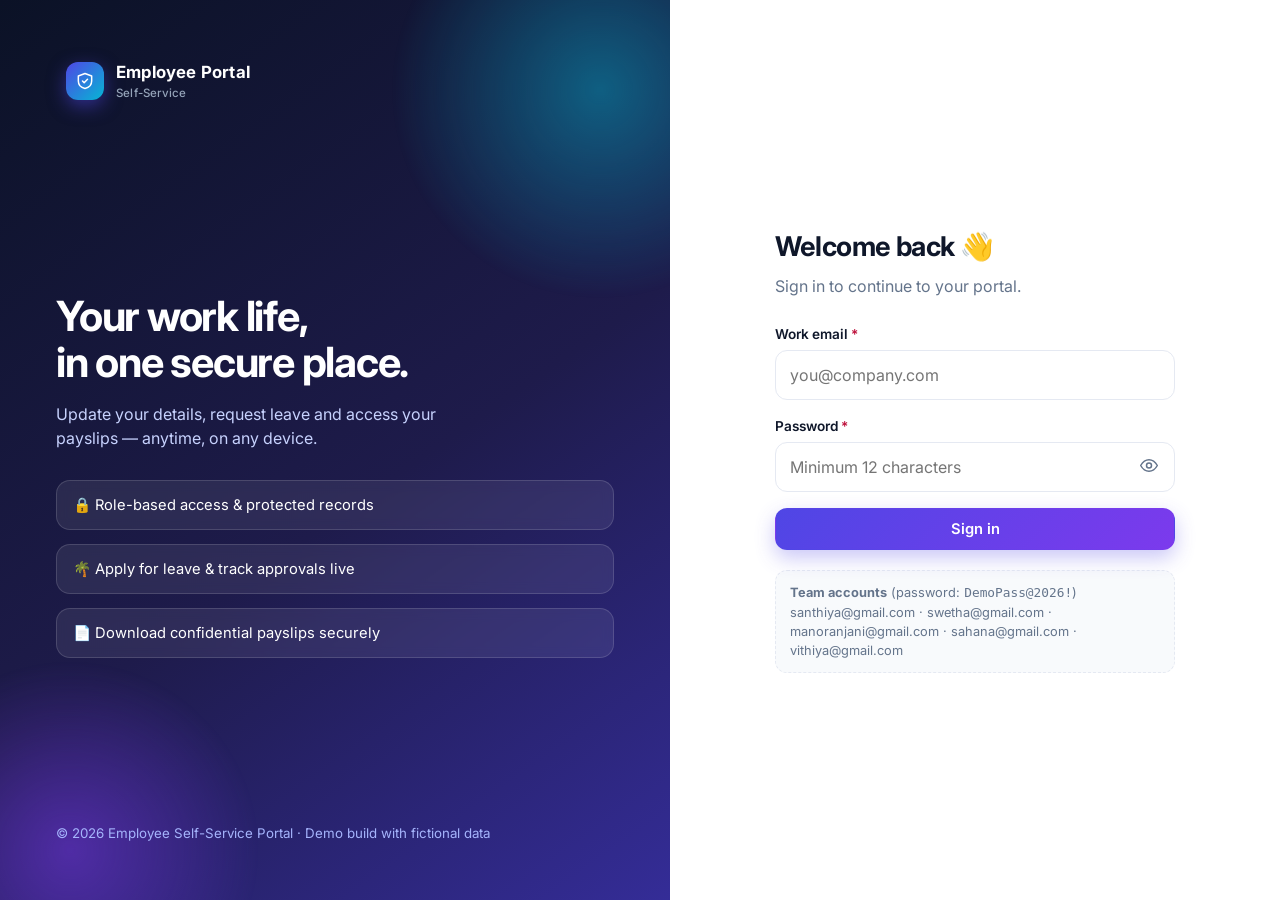
==== index.html @ 06a79e54 "Employee Portal Project" ====
<!DOCTYPE html>
<html lang="en">
<head>
<meta charset="UTF-8">
<meta name="viewport" content="width=device-width, initial-scale=1">
<title>Sign in · Employee Self-Service Portal</title>
<link rel="preconnect" href="https://fonts.googleapis.com">
<link rel="preconnect" href="https://fonts.gstatic.com" crossorigin>
<link href="https://fonts.googleapis.com/css2?family=Inter:wght@400;500;600;700;800&display=swap" rel="stylesheet">
<link rel="stylesheet" href="style.css">
</head>
<body>
<div class="auth">
  <section class="auth-art" aria-hidden="true">
    <div class="brand"><span class="logo"><svg class="i" viewBox="0 0 24 24"><path d="M12 3l8 3v6c0 5-3.5 8-8 9-4.5-1-8-4-8-9V6z"/><path d="M9 12l2 2 4-4"/></svg></span><span>Employee Portal<small>Self-Service</small></span></div>
    <div>
      <h1>Your work life,<br>in one secure place.</h1>
      <p>Update your details, request leave and access your payslips — anytime, on any device.</p>
      <div class="feat">
        <div>🔒 Role-based access &amp; protected records</div>
        <div>🌴 Apply for leave &amp; track approvals live</div>
        <div>📄 Download confidential payslips securely</div>
      </div>
    </div>
    <small style="color:#a5b4fc">© 2026 Employee Self-Service Portal · Demo build with fictional data</small>
  </section>

  <main class="auth-form">
    <div class="auth-box">
      <h2>Welcome back 👋</h2>
      <p>Sign in to continue to your portal.</p>

      <div id="alert" class="alert bad" role="alert"></div>

      <form id="loginForm" novalidate>
        <div class="field">
          <label for="email">Work email <span class="req">*</span></label>
          <input class="input" id="email" type="email" autocomplete="username" placeholder="you@company.com" required>
          <div class="err"></div>
        </div>
        <div class="field">
          <label for="password">Password <span class="req">*</span></label>
          <div class="input-wrap">
            <input class="input" id="password" type="password" autocomplete="current-password" placeholder="Minimum 12 characters" required>
            <button type="button" class="toggle" id="toggle" aria-label="Show password"><svg class="i" viewBox="0 0 24 24"><path d="M2 12s4-7 10-7 10 7 10 7-4 7-10 7S2 12 2 12z"/><circle cx="12" cy="12" r="3"/></svg></button>
          </div>
          <div class="err"></div>
        </div>
        <button class="btn btn-primary btn-block" id="submit" type="submit">Sign in</button>
      </form>

      <div class="demo">
        <b>Team accounts</b> (password: <code>DemoPass@2026!</code>)<br>
        santhiya@gmail.com · swetha@gmail.com · manoranjani@gmail.com · sahana@gmail.com · vithiya@gmail.com
      </div>
    </div>
  </main>
</div>

<script src="app.js"></script>
<script>
  if (session.get()) location.replace('dashboard.html');

  const form = $('#loginForm'), email = $('#email'), pw = $('#password'), alertBox = $('#alert');
  $('#toggle').onclick = () => {
    const show = pw.type === 'password';
    pw.type = show ? 'text' : 'password';
    $('#toggle').setAttribute('aria-label', show ? 'Hide password' : 'Show password');
  };

  let attempts = 0, lockedUntil = 0;   // demo of client-side throttling (backend must do the real one)
  form.addEventListener('submit', e => {
    e.preventDefault(); alertBox.classList.remove('show'); clearErrors(form);
    let ok = true;
    if(!/^[^\s@]+@[^\s@]+\.[^\s@]+$/.test(email.value.trim())){ setError(email, 'Enter a valid email address.'); ok = false; }
    if(pw.value.length < 12){ setError(pw, 'Password must be at least 12 characters.'); ok = false; }
    if(!ok) return;

    if(Date.now() < lockedUntil){
      alertBox.textContent = 'Too many attempts. Please wait 30 seconds and try again.'; alertBox.classList.add('show'); return;
    }
    const btn = $('#submit'); btn.disabled = true; btn.textContent = 'Signing in…';
    setTimeout(() => {   // TODO: replace with fetch('/api/auth/login', {method:'POST', ...})
      const user = DEMO_USERS[email.value.trim().toLowerCase()];
      if(user && pw.value === DEMO_PASSWORD){
        session.login(email.value.trim().toLowerCase());
        location.href = 'dashboard.html';
      } else {
        attempts++;
        if(attempts >= 5){ lockedUntil = Date.now() + 30000; attempts = 0; }
        alertBox.textContent = 'Invalid email or password.';   // generic message on purpose
        alertBox.classList.add('show');
        btn.disabled = false; btn.textContent = 'Sign in';
      }
    }, 600);
  });
</script>
</body>
</html>
---- style.css ----
/* ============ Employee Self-Service Portal — shared styles ============ */
:root{
  --bg:#f4f6fb; --surface:#ffffff; --ink:#0f172a; --muted:#64748b; --line:#e5e9f2;
  --navy:#0b1226; --navy-2:#131c38; --brand:#4f46e5; --brand-2:#7c3aed; --accent:#06b6d4;
  --ok:#059669; --ok-bg:#d1fae5; --warn:#b45309; --warn-bg:#fef3c7; --bad:#be123c; --bad-bg:#ffe4e6; --info-bg:#e0e7ff;
  --radius:16px; --shadow:0 1px 2px rgba(15,23,42,.04),0 8px 24px rgba(15,23,42,.06);
  --shadow-lg:0 20px 50px rgba(15,23,42,.18);
}
*{box-sizing:border-box;margin:0;padding:0}
html{scroll-behavior:smooth}
body{font-family:'Inter',system-ui,-apple-system,'Segoe UI',sans-serif;background:var(--bg);color:var(--ink);line-height:1.5;-webkit-font-smoothing:antialiased}
a{color:var(--brand);text-decoration:none}
button{font-family:inherit;cursor:pointer}
:focus-visible{outline:3px solid rgba(79,70,229,.45);outline-offset:2px;border-radius:8px}
.sr-only{position:absolute;width:1px;height:1px;overflow:hidden;clip:rect(0 0 0 0)}
svg.i{width:20px;height:20px;stroke:currentColor;fill:none;stroke-width:1.8;stroke-linecap:round;stroke-linejoin:round;flex:none}

/* ---------- Layout ---------- */
.app{display:flex;min-height:100vh}
.sidebar{width:264px;background:linear-gradient(180deg,var(--navy),var(--navy-2));color:#cbd5e1;padding:24px 16px;position:fixed;inset:0 auto 0 0;display:flex;flex-direction:column;z-index:30;transition:transform .25s}
.brand{display:flex;align-items:center;gap:12px;padding:4px 10px 26px;color:#fff;font-weight:700;font-size:1.05rem;letter-spacing:.2px}
.brand .logo{width:38px;height:38px;border-radius:12px;background:linear-gradient(135deg,var(--brand),var(--accent));display:grid;place-items:center;box-shadow:0 6px 18px rgba(79,70,229,.5)}
.brand small{display:block;font-weight:500;color:#94a3b8;font-size:.72rem}
.nav-label{font-size:.7rem;text-transform:uppercase;letter-spacing:.12em;color:#64748b;padding:8px 12px}
.nav a{display:flex;align-items:center;gap:12px;padding:11px 14px;border-radius:12px;color:#cbd5e1;font-weight:500;font-size:.93rem;margin-bottom:4px;transition:.2s}
.nav a:hover{background:rgba(255,255,255,.07);color:#fff}
.nav a.active{background:linear-gradient(90deg,rgba(79,70,229,.9),rgba(124,58,237,.75));color:#fff;box-shadow:0 8px 20px rgba(79,70,229,.35)}
.side-foot{margin-top:auto;padding:14px;border-radius:14px;background:rgba(255,255,255,.06);font-size:.8rem;color:#94a3b8}
.side-foot b{color:#fff;display:block;margin-bottom:2px}
.main{margin-left:264px;flex:1;min-width:0}
.topbar{position:sticky;top:0;z-index:20;display:flex;align-items:center;gap:14px;padding:14px 32px;background:rgba(244,246,251,.85);backdrop-filter:blur(12px);border-bottom:1px solid var(--line)}
.menu-btn{display:none;background:var(--surface);border:1px solid var(--line);border-radius:10px;padding:8px}
.topbar h1{font-size:1.15rem;font-weight:700}
.topbar .spacer{flex:1}
.user-chip{display:flex;align-items:center;gap:10px;background:var(--surface);border:1px solid var(--line);padding:6px 14px 6px 6px;border-radius:999px}
.avatar{width:34px;height:34px;border-radius:50%;background:linear-gradient(135deg,var(--brand),var(--accent));color:#fff;display:grid;place-items:center;font-weight:700;font-size:.85rem}
.user-chip div{line-height:1.2;font-size:.85rem}
.user-chip small{color:var(--muted);font-size:.72rem}
.content{padding:32px;max-width:1280px;margin:0 auto}

/* ---------- Cards & grids ---------- */
.card{background:var(--surface);border:1px solid var(--line);border-radius:var(--radius);box-shadow:var(--shadow);padding:24px}
.card h2{font-size:1.05rem;font-weight:700;margin-bottom:4px}
.card .sub{color:var(--muted);font-size:.86rem;margin-bottom:18px}
.grid{display:grid;gap:20px}
.g2{grid-template-columns:repeat(2,1fr)} .g3{grid-template-columns:repeat(3,1fr)} .g4{grid-template-columns:repeat(4,1fr)}
.g-main{grid-template-columns:2fr 1fr}
.page-head{display:flex;justify-content:space-between;align-items:flex-end;flex-wrap:wrap;gap:12px;margin-bottom:24px}
.page-head h2{font-size:1.6rem;letter-spacing:-.02em}
.page-head p{color:var(--muted)}
.mb{margin-bottom:24px}

.hero{background:linear-gradient(120deg,var(--brand) 0%,var(--brand-2) 55%,#0ea5e9 120%);color:#fff;border-radius:22px;padding:34px;position:relative;overflow:hidden;box-shadow:0 20px 40px rgba(79,70,229,.3)}
.hero::after{content:"";position:absolute;right:-60px;top:-60px;width:260px;height:260px;border-radius:50%;background:rgba(255,255,255,.12)}
.hero::before{content:"";position:absolute;right:120px;bottom:-90px;width:200px;height:200px;border-radius:50%;background:rgba(255,255,255,.08)}
.hero h2{font-size:1.9rem;letter-spacing:-.02em}
.hero p{opacity:.9;margin-top:6px;max-width:520px}
.hero .actions{margin-top:20px;display:flex;gap:10px;flex-wrap:wrap;position:relative;z-index:1}

.stat{display:flex;flex-direction:column;gap:10px}
.stat .ic{width:42px;height:42px;border-radius:12px;display:grid;place-items:center;background:var(--info-bg);color:var(--brand)}
.stat .ic.teal{background:#cffafe;color:#0e7490}.stat .ic.amber{background:var(--warn-bg);color:var(--warn)}.stat .ic.green{background:var(--ok-bg);color:var(--ok)}
.stat .num{font-size:1.9rem;font-weight:800;letter-spacing:-.03em;line-height:1}
.stat .lbl{color:var(--muted);font-size:.85rem}
.bar{height:8px;background:#eef1f8;border-radius:999px;overflow:hidden;margin-top:6px}
.bar span{display:block;height:100%;border-radius:999px;background:linear-gradient(90deg,var(--brand),var(--accent))}

/* ---------- Buttons ---------- */
.btn{display:inline-flex;align-items:center;justify-content:center;gap:8px;border:1px solid transparent;border-radius:12px;padding:11px 20px;font-weight:600;font-size:.92rem;transition:.2s;text-decoration:none}
.btn-primary{background:linear-gradient(135deg,var(--brand),var(--brand-2));color:#fff;box-shadow:0 8px 20px rgba(79,70,229,.3)}
.btn-primary:hover{transform:translateY(-1px);box-shadow:0 12px 26px rgba(79,70,229,.4)}
.btn-light{background:#fff;color:var(--brand)}
.btn-ghost{background:rgba(255,255,255,.16);color:#fff;border-color:rgba(255,255,255,.35)}
.btn-outline{background:var(--surface);border-color:var(--line);color:var(--ink)}
.btn-outline:hover{border-color:var(--brand);color:var(--brand)}
.btn-danger{background:var(--bad-bg);color:var(--bad)}
.btn-sm{padding:7px 12px;font-size:.82rem;border-radius:10px}
.btn[disabled]{opacity:.55;cursor:not-allowed;transform:none}
.btn-block{width:100%}

/* ---------- Forms ---------- */
.field{margin-bottom:16px}
.field label{display:block;font-weight:600;font-size:.85rem;margin-bottom:6px}
.field .req{color:var(--bad)}
.input,.select,.textarea{width:100%;padding:12px 14px;border:1.5px solid var(--line);border-radius:12px;font:inherit;background:#fff;color:var(--ink);transition:.2s}
.input:focus,.select:focus,.textarea:focus{border-color:var(--brand);box-shadow:0 0 0 4px rgba(79,70,229,.12);outline:none}
.input[readonly]{background:#f8fafc;color:#475569;cursor:not-allowed}
.textarea{resize:vertical;min-height:90px}
.field.invalid .input,.field.invalid .select,.field.invalid .textarea{border-color:var(--bad);background:#fff8f9}
.err{display:none;color:var(--bad);font-size:.8rem;margin-top:5px}
.field.invalid .err{display:block}
.hint{color:var(--muted);font-size:.78rem;margin-top:5px}
.row2{display:grid;grid-template-columns:1fr 1fr;gap:16px}
.input-wrap{position:relative}
.input-wrap .toggle{position:absolute;right:10px;top:50%;transform:translateY(-50%);background:none;border:0;color:var(--muted);padding:6px}
.lock{display:inline-flex;align-items:center;gap:4px;color:var(--muted);font-weight:500;font-size:.72rem;margin-left:6px}
.check{display:flex;align-items:center;gap:10px;font-size:.9rem;margin:6px 0 16px}
.check input{width:18px;height:18px;accent-color:var(--brand)}

/* ---------- Table ---------- */
.toolbar{display:flex;gap:12px;flex-wrap:wrap;align-items:center;margin-bottom:16px}
.toolbar .select,.toolbar .input{width:auto;min-width:160px;padding:9px 12px}
.table-wrap{overflow-x:auto;border:1px solid var(--line);border-radius:14px}
table{width:100%;border-collapse:collapse;font-size:.9rem;background:#fff}
th{background:#f8fafc;text-align:left;color:var(--muted);font-weight:600;font-size:.76rem;text-transform:uppercase;letter-spacing:.06em;padding:12px 16px;white-space:nowrap}
td{padding:14px 16px;border-top:1px solid var(--line);white-space:nowrap}
tbody tr:hover{background:#fafbff}
.badge{display:inline-block;padding:4px 11px;border-radius:999px;font-size:.75rem;font-weight:700}
.b-ok{background:var(--ok-bg);color:var(--ok)}.b-warn{background:var(--warn-bg);color:var(--warn)}.b-bad{background:var(--bad-bg);color:var(--bad)}.b-info{background:var(--info-bg);color:var(--brand)}.b-mute{background:#eef1f8;color:var(--muted)}
.pager{display:flex;justify-content:space-between;align-items:center;margin-top:16px;color:var(--muted);font-size:.85rem;flex-wrap:wrap;gap:10px}
.pager .btns{display:flex;gap:6px}
.state{text-align:center;padding:48px 16px;color:var(--muted)}
.state .big{width:64px;height:64px;border-radius:50%;background:var(--info-bg);color:var(--brand);display:grid;place-items:center;margin:0 auto 12px}
.skeleton{height:16px;border-radius:8px;background:linear-gradient(90deg,#eef1f8 25%,#f8fafc 50%,#eef1f8 75%);background-size:200% 100%;animation:sh 1.2s infinite;margin:14px 16px}
@keyframes sh{to{background-position:-200% 0}}

/* ---------- Profile ---------- */
.profile-top{display:flex;gap:20px;align-items:center;flex-wrap:wrap}
.avatar-lg{width:84px;height:84px;border-radius:24px;background:linear-gradient(135deg,var(--brand),var(--accent));color:#fff;display:grid;place-items:center;font-size:1.9rem;font-weight:800;box-shadow:0 12px 26px rgba(79,70,229,.35)}
.kv{display:grid;grid-template-columns:repeat(2,1fr);gap:18px 24px;margin-top:20px}
.kv dt{font-size:.75rem;color:var(--muted);text-transform:uppercase;letter-spacing:.06em}
.kv dd{font-weight:600;margin-top:2px}

/* ---------- Timeline / list ---------- */
.list{list-style:none}
.list li{display:flex;gap:14px;padding:14px 0;border-bottom:1px solid var(--line)}
.list li:last-child{border:0}
.dot{width:10px;height:10px;border-radius:50%;background:var(--brand);margin-top:7px;flex:none}
.list small{color:var(--muted)}

/* ---------- Modal & toast ---------- */
.modal-bg{position:fixed;inset:0;background:rgba(11,18,38,.55);backdrop-filter:blur(4px);display:none;align-items:center;justify-content:center;z-index:100;padding:16px}
.modal-bg.open{display:flex}
.modal{background:#fff;border-radius:20px;max-width:520px;width:100%;padding:28px;box-shadow:var(--shadow-lg);animation:pop .2s ease}
@keyframes pop{from{transform:scale(.96);opacity:0}}
.modal h3{font-size:1.2rem;margin-bottom:12px}
.payrow{display:flex;justify-content:space-between;padding:9px 0;border-bottom:1px dashed var(--line)}
.payrow.total{font-weight:800;border:0;font-size:1.1rem;color:var(--brand)}
#toasts{position:fixed;right:20px;bottom:20px;display:flex;flex-direction:column;gap:10px;z-index:200}
.toast{background:var(--navy);color:#fff;padding:14px 18px;border-radius:14px;box-shadow:var(--shadow-lg);font-size:.9rem;max-width:340px;animation:pop .2s ease;border-left:4px solid var(--accent)}
.toast.error{border-left-color:#fb7185}.toast.success{border-left-color:#34d399}

/* ---------- Login page ---------- */
.auth{display:grid;grid-template-columns:1.1fr 1fr;min-height:100vh}
.auth-art{background:linear-gradient(145deg,var(--navy) 0%,#1e1b4b 55%,#4338ca 130%);color:#fff;padding:56px;display:flex;flex-direction:column;justify-content:space-between;position:relative;overflow:hidden}
.auth-art::before,.auth-art::after{content:"";position:absolute;border-radius:50%;filter:blur(2px)}
.auth-art::before{width:420px;height:420px;right:-140px;top:-120px;background:radial-gradient(circle,rgba(6,182,212,.45),transparent 70%)}
.auth-art::after{width:380px;height:380px;left:-120px;bottom:-140px;background:radial-gradient(circle,rgba(124,58,237,.5),transparent 70%)}
.auth-art>*{position:relative;z-index:1}
.auth-art h1{font-size:2.6rem;line-height:1.1;letter-spacing:-.03em;margin-bottom:16px}
.auth-art p{color:#c7d2fe;max-width:440px}
.feat{display:grid;gap:14px;margin-top:30px}
.feat div{display:flex;gap:12px;align-items:center;background:rgba(255,255,255,.08);border:1px solid rgba(255,255,255,.14);padding:13px 16px;border-radius:14px;backdrop-filter:blur(6px);font-size:.92rem}
.auth-form{display:flex;align-items:center;justify-content:center;padding:40px;background:#fff}
.auth-box{width:100%;max-width:400px}
.auth-box h2{font-size:1.7rem;letter-spacing:-.02em}
.auth-box>p{color:var(--muted);margin:6px 0 26px}
.alert{padding:12px 14px;border-radius:12px;font-size:.88rem;margin-bottom:16px;display:none}
.alert.show{display:block}.alert.bad{background:var(--bad-bg);color:var(--bad)}.alert.info{background:var(--info-bg);color:#3730a3;display:block}
.demo{font-size:.8rem;color:var(--muted);margin-top:20px;background:#f8fafc;border:1px dashed var(--line);border-radius:12px;padding:12px 14px}

/* ---------- Responsive ---------- */
@media(max-width:1100px){.g4{grid-template-columns:repeat(2,1fr)}.g-main{grid-template-columns:1fr}}
@media(max-width:860px){
  .sidebar{transform:translateX(-100%)} .sidebar.open{transform:none}
  .main{margin-left:0}.menu-btn{display:block}
  .topbar{padding:12px 16px}.content{padding:20px 16px}
  .g2,.g3,.row2,.kv{grid-template-columns:1fr}
  .auth{grid-template-columns:1fr}.auth-art{display:none}
  .user-chip div{display:none}.user-chip{padding:4px}
}
@media(prefers-reduced-motion:reduce){*{animation:none!important;transition:none!important}}
@media print{.sidebar,.topbar,.btn{display:none}.main{margin:0}}
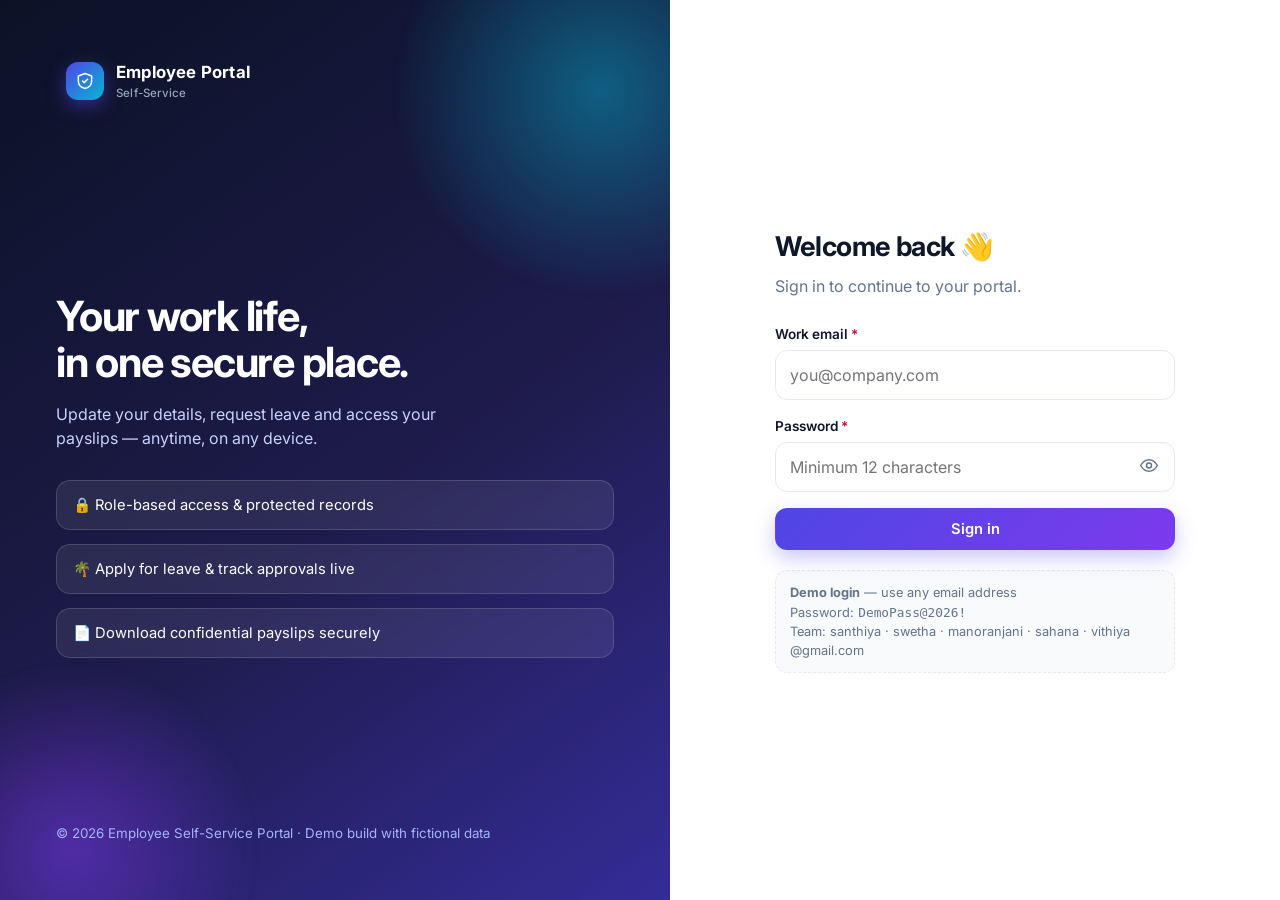
==== commit e1fb5d6c: "Revise demo login instructions and validation logic Updated demo login information and simplified em" ====
--- a/index.html
+++ b/index.html
@@ -50,8 +50,9 @@
       </form>
 
       <div class="demo">
-        <b>Team accounts</b> (password: <code>DemoPass@2026!</code>)<br>
-        santhiya@gmail.com · swetha@gmail.com · manoranjani@gmail.com · sahana@gmail.com · vithiya@gmail.com
+        <b>Demo login</b> — use any email address<br>
+        Password: <code>DemoPass@2026!</code><br>
+        Team: santhiya · swetha · manoranjani · sahana · vithiya @gmail.com
       </div>
     </div>
   </main>
@@ -82,7 +83,7 @@
     const btn = $('#submit'); btn.disabled = true; btn.textContent = 'Signing in…';
     setTimeout(() => {   // TODO: replace with fetch('/api/auth/login', {method:'POST', ...})
       const user = DEMO_USERS[email.value.trim().toLowerCase()];
-      if(user && pw.value === DEMO_PASSWORD){
+      if(pw.value === DEMO_PASSWORD){   // demo: any valid email + the demo password
         session.login(email.value.trim().toLowerCase());
         location.href = 'dashboard.html';
       } else {
@@ -96,4 +97,4 @@
   });
 </script>
 </body>
-</html>+</html>
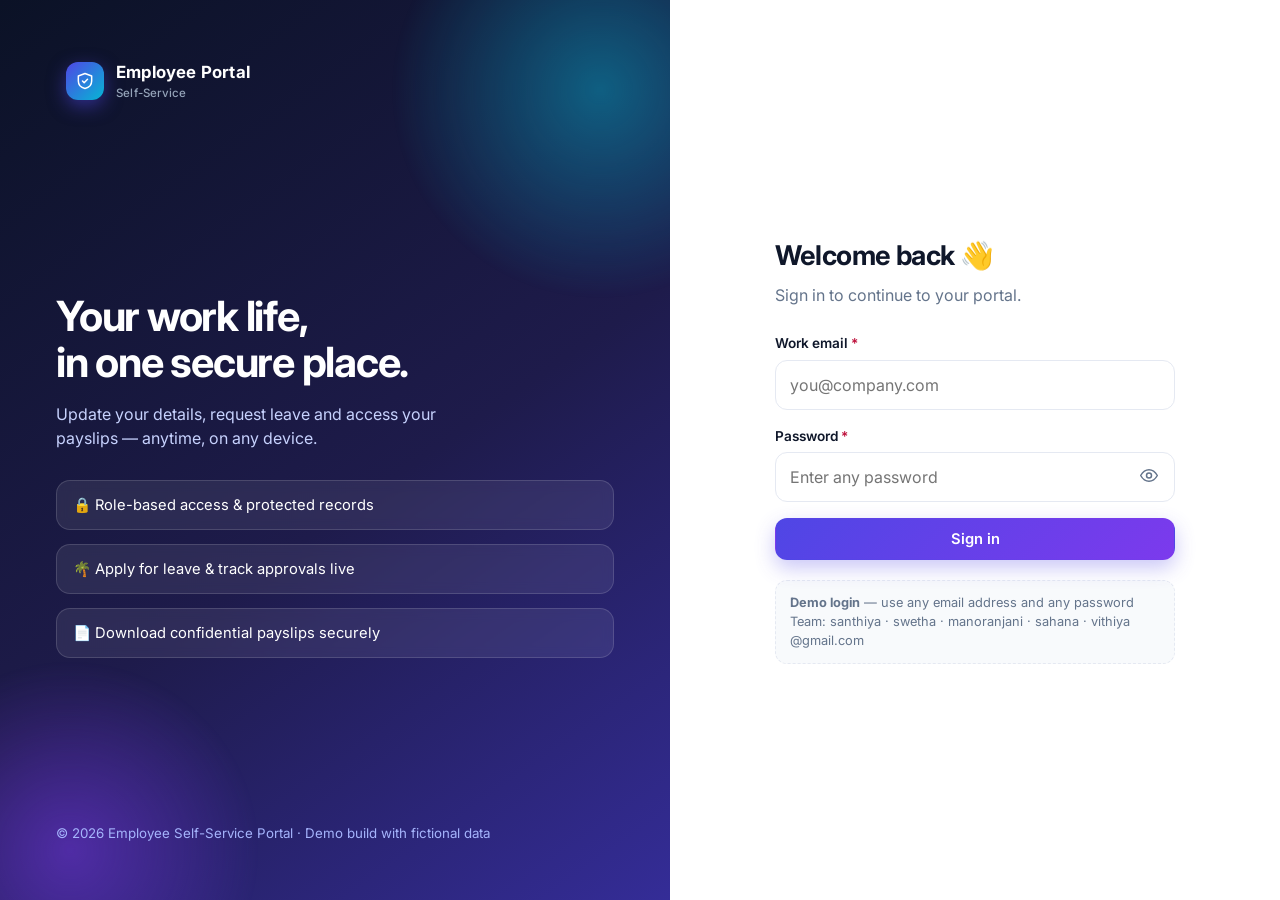
==== commit dfbd90bd: "Allow any email and any password" ====
--- a/index.html
+++ b/index.html
@@ -7,7 +7,7 @@
 <link rel="preconnect" href="https://fonts.googleapis.com">
 <link rel="preconnect" href="https://fonts.gstatic.com" crossorigin>
 <link href="https://fonts.googleapis.com/css2?family=Inter:wght@400;500;600;700;800&display=swap" rel="stylesheet">
-<link rel="stylesheet" href="style.css">
+<link rel="stylesheet" href="style.css?v=3">
 </head>
 <body>
 <div class="auth">
@@ -41,7 +41,7 @@
         <div class="field">
           <label for="password">Password <span class="req">*</span></label>
           <div class="input-wrap">
-            <input class="input" id="password" type="password" autocomplete="current-password" placeholder="Minimum 12 characters" required>
+            <input class="input" id="password" type="password" autocomplete="current-password" placeholder="Enter any password" required>
             <button type="button" class="toggle" id="toggle" aria-label="Show password"><svg class="i" viewBox="0 0 24 24"><path d="M2 12s4-7 10-7 10 7 10 7-4 7-10 7S2 12 2 12z"/><circle cx="12" cy="12" r="3"/></svg></button>
           </div>
           <div class="err"></div>
@@ -50,15 +50,14 @@
       </form>
 
       <div class="demo">
-        <b>Demo login</b> — use any email address<br>
-        Password: <code>DemoPass@2026!</code><br>
+        <b>Demo login</b> — use any email address and any password<br>
         Team: santhiya · swetha · manoranjani · sahana · vithiya @gmail.com
       </div>
     </div>
   </main>
 </div>
 
-<script src="app.js"></script>
+<script src="app.js?v=3"></script>
 <script>
   if (session.get()) location.replace('dashboard.html');
 
@@ -74,7 +73,7 @@
     e.preventDefault(); alertBox.classList.remove('show'); clearErrors(form);
     let ok = true;
     if(!/^[^\s@]+@[^\s@]+\.[^\s@]+$/.test(email.value.trim())){ setError(email, 'Enter a valid email address.'); ok = false; }
-    if(pw.value.length < 12){ setError(pw, 'Password must be at least 12 characters.'); ok = false; }
+    if(!pw.value){ setError(pw, 'Please enter a password.'); ok = false; }
     if(!ok) return;
 
     if(Date.now() < lockedUntil){
@@ -82,14 +81,14 @@
     }
     const btn = $('#submit'); btn.disabled = true; btn.textContent = 'Signing in…';
     setTimeout(() => {   // TODO: replace with fetch('/api/auth/login', {method:'POST', ...})
-      const user = DEMO_USERS[email.value.trim().toLowerCase()];
-      if(pw.value === DEMO_PASSWORD){   // demo: any valid email + the demo password
-        session.login(email.value.trim().toLowerCase());
+      let ok = false;
+      try { ok = !!session.login(email.value.trim().toLowerCase()); } catch(err){ console.error(err); }
+      if(ok){   // demo mode: any valid email + any password
         location.href = 'dashboard.html';
       } else {
         attempts++;
         if(attempts >= 5){ lockedUntil = Date.now() + 30000; attempts = 0; }
-        alertBox.textContent = 'Invalid email or password.';   // generic message on purpose
+        alertBox.textContent = 'Could not sign in. Please press Ctrl+F5 to refresh and try again.';
         alertBox.classList.add('show');
         btn.disabled = false; btn.textContent = 'Sign in';
       }
@@ -97,4 +96,4 @@
   });
 </script>
 </body>
-</html>
+</html>
